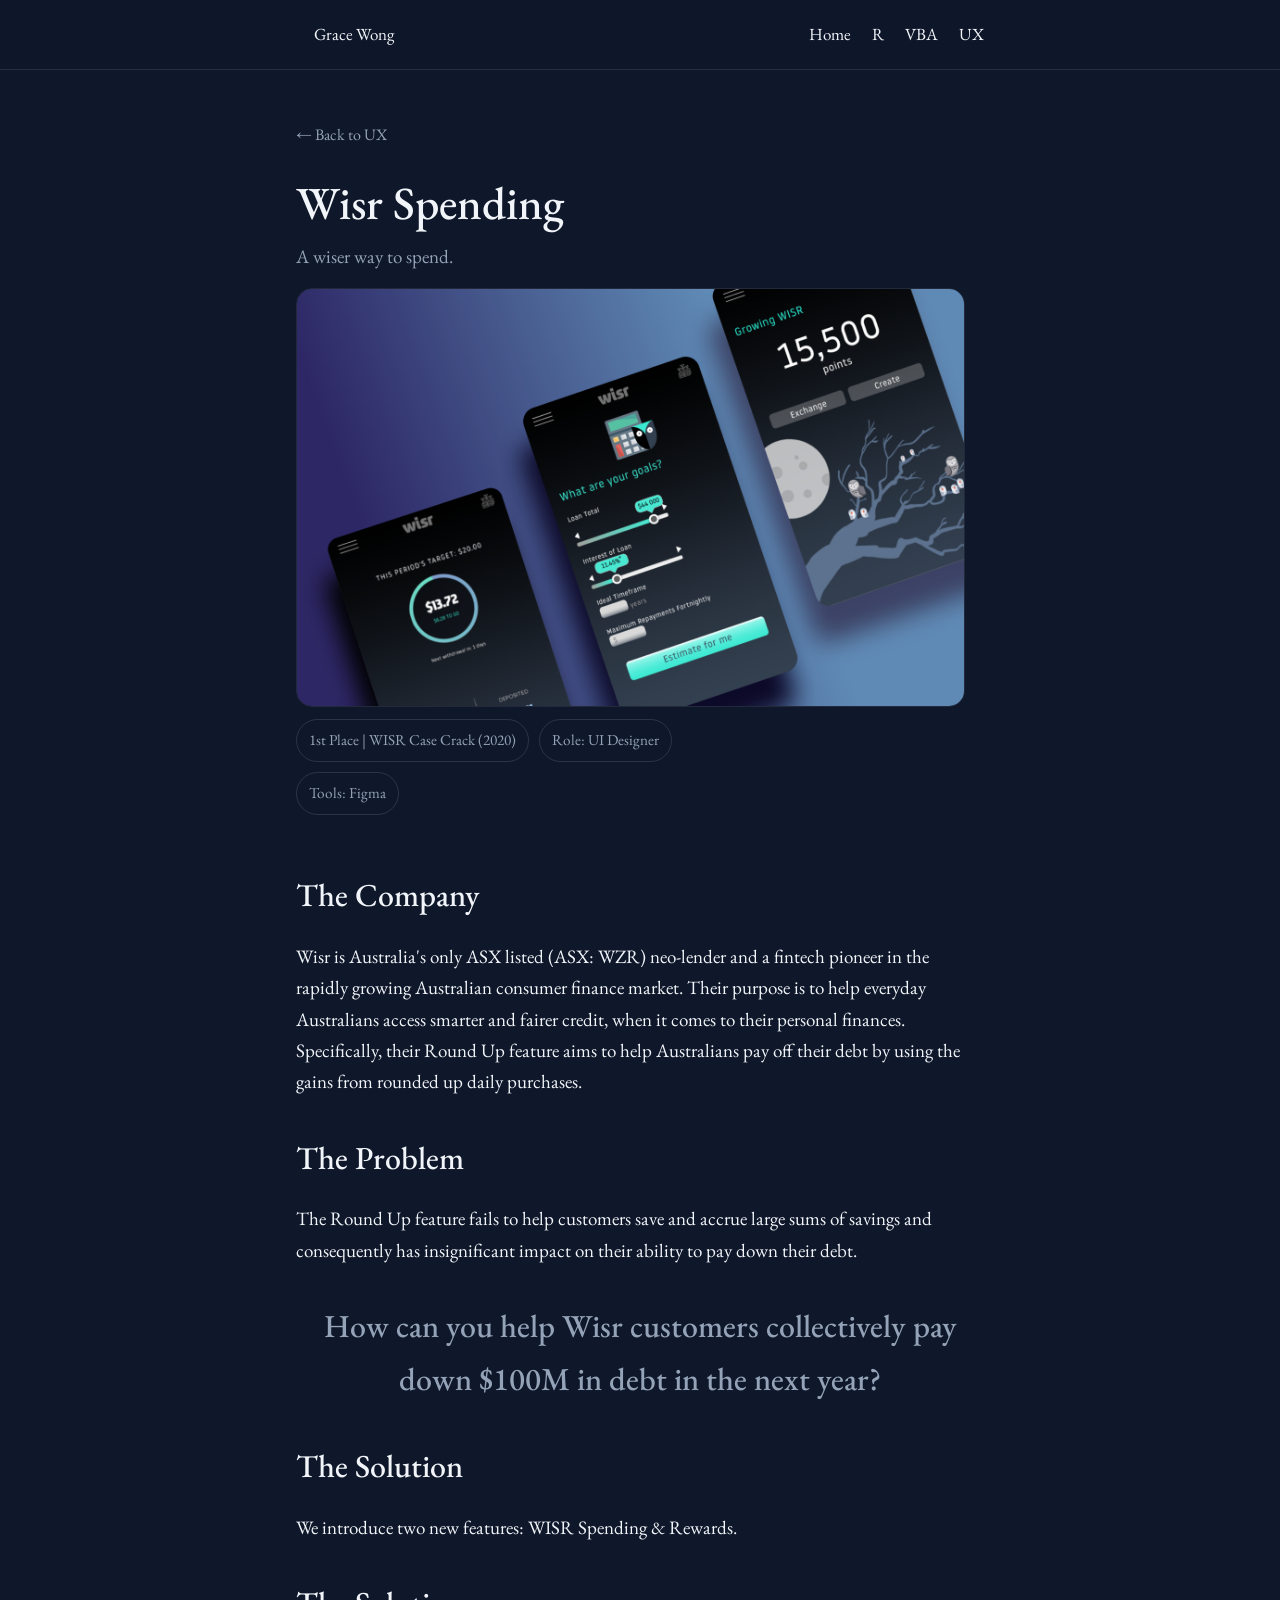
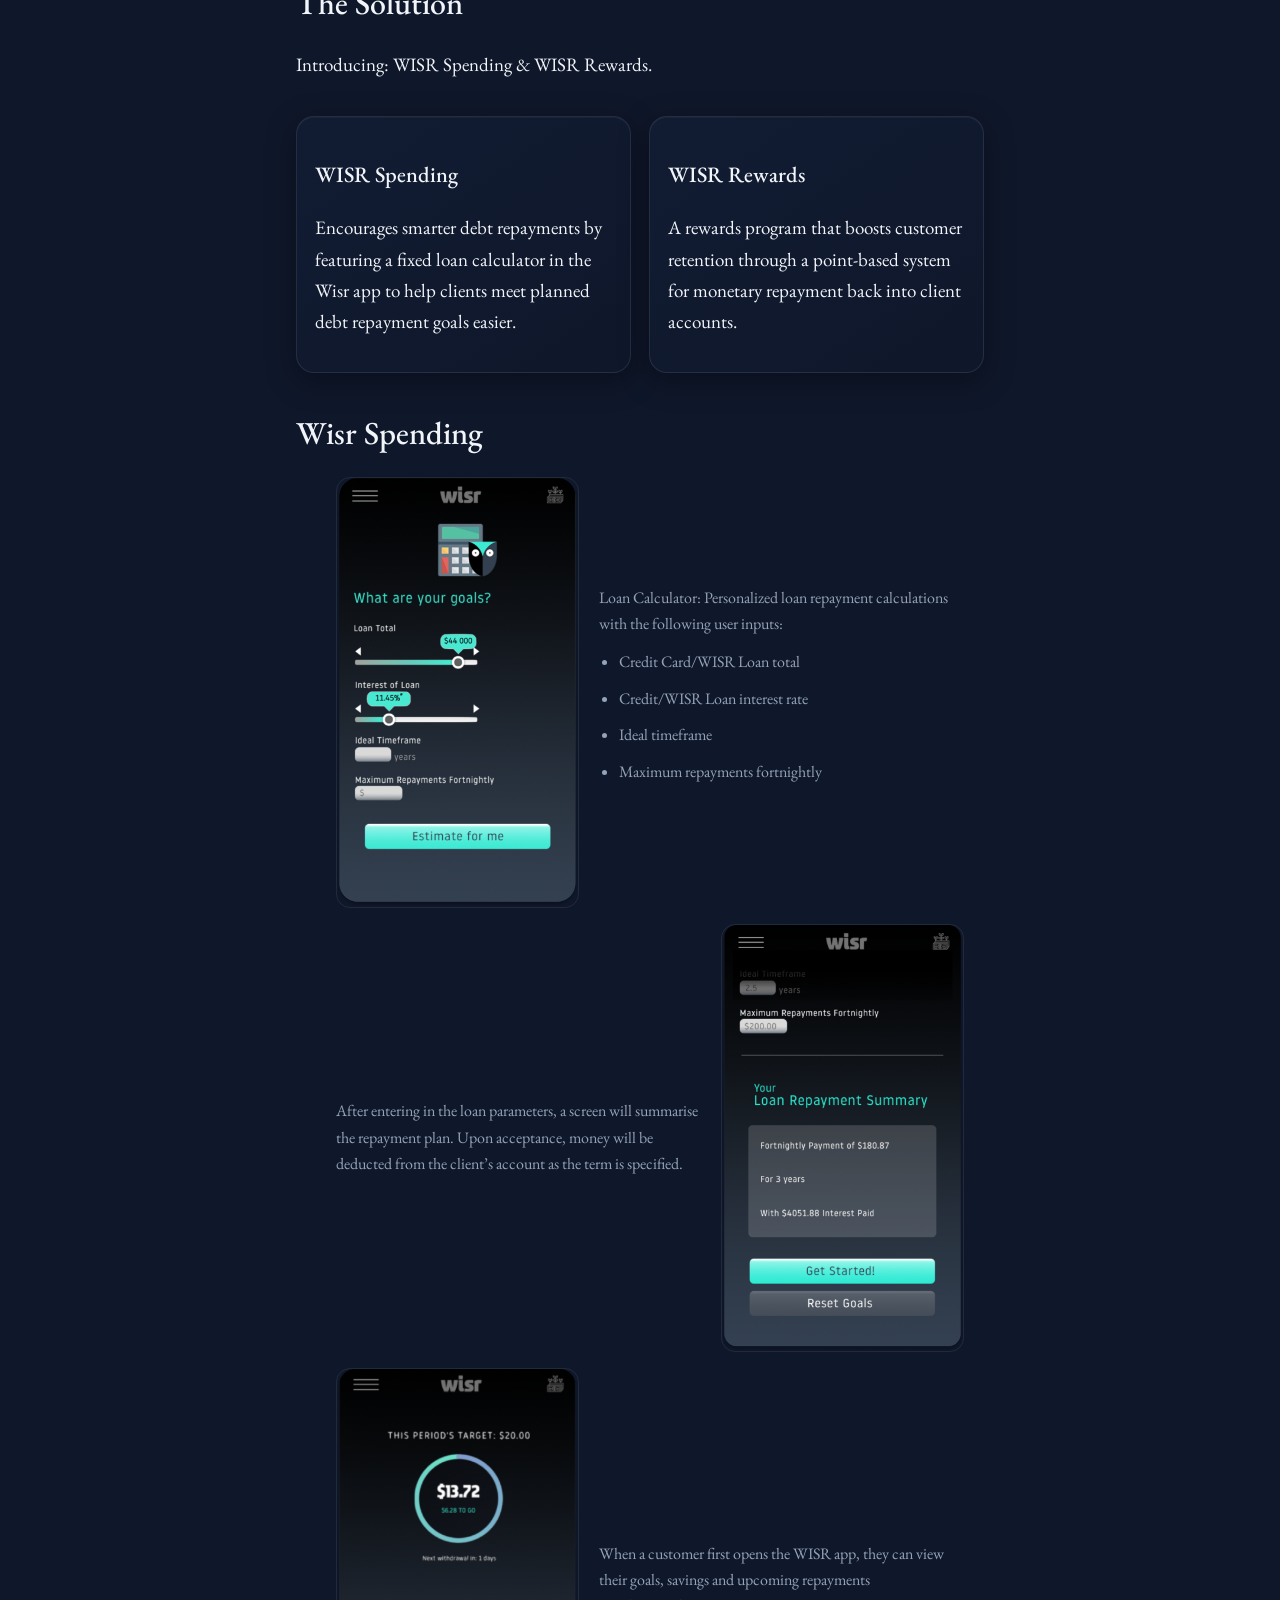
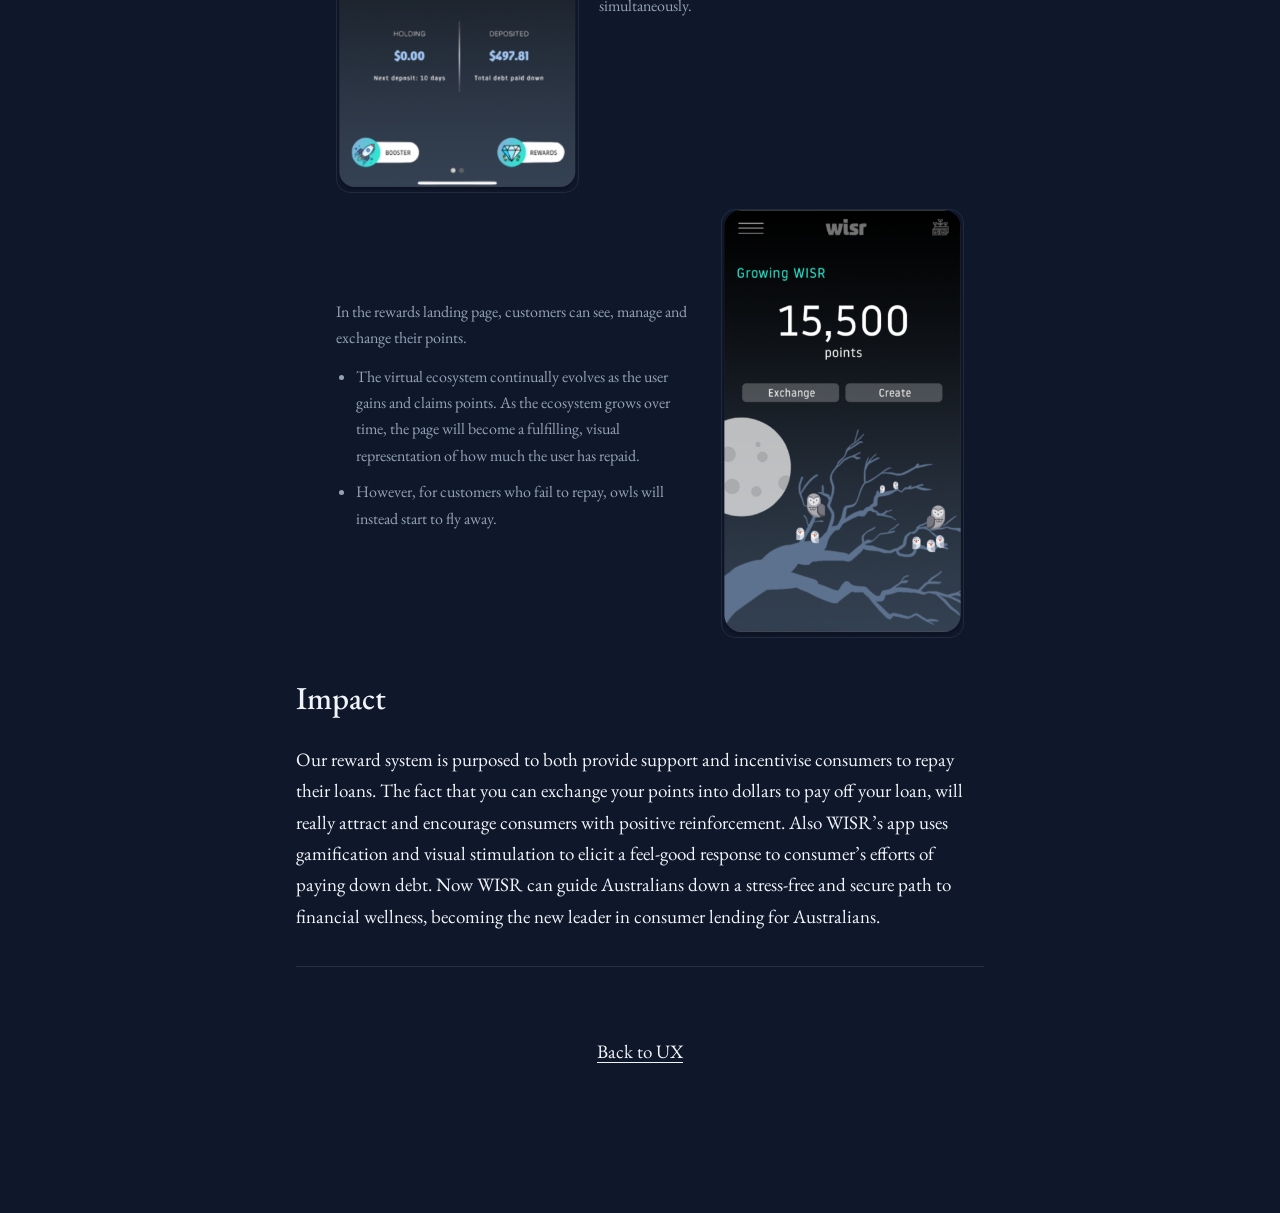
==== wisr.html @ 3723fba4 "WIP 20260313_1632" ====
<!doctype html>
<html lang="en">
  <head>
    <meta charset="UTF-8" />
    <meta name="viewport" content="width=device-width, initial-scale=1.0" />
    <title>Wisr Spending — Grace Wong</title>

    <link rel="stylesheet" href="styles.css" />
    <link rel="preconnect" href="https://fonts.googleapis.com">
    <link rel="preconnect" href="https://fonts.gstatic.com" crossorigin>
    <link href="https://fonts.googleapis.com/css2?family=EB+Garamond:wght@400;500;600&display=swap" rel="stylesheet">
  </head>

  <body>
    <!-- Reuse your existing header/nav if you have it -->
    <header class="site-header">
      <div class="nav">
        <a class="brand" href="index.html">Grace Wong</a>

        <nav class="nav-links">
          <a href="index.html#home">Home</a>
          <a href="index.html#r">R</a>
          <a href="index.html#vba">VBA</a>
          <a href="index.html#ux">UX</a>
        </nav>
      </div>
    </header>

    <main class="container case-study">
      <a class="back-link" href="index.html#ux">← Back to UX</a>

      <section class="case-hero">
        <div>
          <h1>Wisr Spending</h1>
          <p class="subtitle">
            A wiser way to spend.
          </p>
          
          <img class="hero-image" src="grac11511_pic3.png" />

          <div class="chips">
            <span class="chip">1st Place | WISR Case Crack (2020)</span>
            <span class="chip">Role: UI Designer</span>
            <span class="chip">Tools: Figma</span>
          </div>

          </div>
        </div>

      </section>

      <section class="case-section">
        <h2>The Company</h2>
        <p>
          Wisr is Australia's only ASX listed (ASX: WZR) neo-lender and a fintech pioneer in the rapidly growing Australian consumer finance market. Their purpose is to help everyday Australians access smarter and fairer credit, when it comes to their personal finances. Specifically, their Round Up feature aims to help Australians pay off their debt by using the gains from rounded up daily purchases.
        </p>
      </section>

        <h2>The Problem</h2>
        <p>
          The Round Up feature fails to help customers save and accrue large sums of savings and consequently has insignificant impact on their ability to pay down their debt. 
        </p>
      </section>

      <section class="case-section">
        <h2 class="muted-center">How can you help Wisr customers collectively pay down $100M in debt in the next year?</h2>
      </section>

        <section class="case-section">
        <h2>The Solution</h2>
        <p>
          We introduce two new features: WISR Spending & Rewards.
        </p>
      </section>

      <section class="case-section">
        <h2>The Solution</h2>
                <p>
          Introducing: WISR Spending & WISR Rewards.
        </p>
        <div class="case-grid">
          <div class="card case-card">
            <h3>WISR Spending</h3>
            <p>
                Encourages smarter debt repayments by featuring a fixed loan calculator in the Wisr app to help clients meet planned debt repayment goals easier.
            </p>
          </div>

          <div class="card case-card">
            <h3>WISR Rewards</h3>
            <p>
                A rewards program that boosts customer retention through a point-based system for monetary repayment back into client accounts.
            </p>
          </div>
        </div>
      </section>

      <section class="case-section">
        <h2>Wisr Spending</h2>

          <figure class="shot side-by-side-mob">
            <img src="grac11511_pic31.png"/>
            <figcaption>Loan Calculator: Personalized loan repayment calculations with the following user inputs:
                <ul>
                    <li> Credit Card/WISR Loan total </li>
                    <li> Credit/WISR Loan interest rate </li>
                    <li> Ideal timeframe </li>
                    <li> Maximum repayments fortnightly </li>
                </ul>
                </figcaption>
            </div>
          </figure>

        <figure class="shot side-by-side-mob">
            <figcaption>After entering in the loan parameters, a screen will summarise the repayment plan. Upon acceptance, money will be deducted from the client’s account as the term is specified. </figcaption>
            <img src="grac11511_pic32.png"/>
          </figure>

          <figure class="shot side-by-side-mob">
            <img src="grac11511_pic33.png"/>
            <figcaption>When a customer first opens the WISR app, they can view their goals, savings and upcoming repayments simultaneously.</figcaption>
            </div>
          </figure>

        <figure class="shot side-by-side-mob">
            <figcaption>In the rewards landing page, customers can see, manage and exchange their points. 
                <ul>
                    <li> The virtual ecosystem continually evolves as the user gains and claims points. As the ecosystem grows over time, the page will become a fulfilling, visual representation of how much the user has repaid. </li>
                    <li> However, for customers who fail to repay, owls will instead start to fly away. </li>
                </ul>
            </figcaption>
            <img src="grac11511_pic34.png"/>
          </figure>
      </section>

      <section class="case-section">
        <h2>Impact</h2>
        <p>
          Our reward system is purposed to both provide support and incentivise consumers to repay their loans. The fact that you can exchange your points into dollars to pay off your loan, will really attract and encourage consumers with positive reinforcement. Also WISR’s app uses gamification and visual stimulation to elicit a feel-good response to consumer’s efforts of paying down debt. Now WISR can guide Australians down a stress-free and secure path to financial wellness, becoming the new leader in consumer lending for Australians.
        </p>
      </section>

      <footer class="footer">
        <p><a href="index.html#ux">Back to UX</a></p>
      </footer>
    </main>

    <script src="script.js"></script>
  </body>
</html>
---- styles.css ----
:root {
  --bg: #0f172a;        /* deep navy */
  --bg-soft: #111c33;   /* slightly lighter navy */
  --text: #f1f5f9;      /* soft white */
  --muted: #94a3b8;     /* desaturated blue-gray */
  --rule: rgba(148, 163, 184, 0.18);
  --maxw: 720px;
}

/* Reset */
* {
  box-sizing: border-box;
}

html {
  scroll-behavior: smooth;
}

body {
  margin: 0;
  background: var(--bg);
  color: var(--text);
  font-family: "EB Garamond", Georgia, serif;
  line-height: 1.65;
  -webkit-font-smoothing: antialiased;
}

/* Links */
a {
  color: var(--text);
  text-decoration: underline;
  text-underline-offset: 4px;
  transition: opacity 0.2s ease;
}

a:hover {
  opacity: 0.75;
}

/* Header */
header {
  position: sticky;
  top: 0;
  z-index: 1000;

  border-bottom: 1px solid var(--rule);
  background: rgba(15, 23, 42, 0.95);
  backdrop-filter: blur(8px);
}

.nav {
  max-width: var(--maxw);
  margin: 0 auto;
  padding: 20px 16px;
  display: flex;
  justify-content: space-between;
  align-items: baseline;
}

.nav a {
  text-decoration: none;
  margin-left: 18px;
  font-size: 17px;
  border-bottom: 1px solid transparent;
  transition: border 0.2s ease;
}

.nav a:hover {
  border-bottom: 1px solid var(--text);
}

/* Container */
.container {
  max-width: var(--maxw);
  margin: 0 auto;
  padding: 70px 16px;
}

.profile-pic {
  width: 140px;
  height: 140px;
  border-radius: 100%;
  object-fit: cover;

  margin-bottom: 0px;

  box-shadow: 0 8px 25px rgba(0, 0, 0, 0.95);
}

/* Sections */
section {
  margin-bottom: 100px;
  /* ensure anchored headings aren't hidden by sticky header */
  scroll-margin-top: 80px;
}

/* Typography */
h1 {
  font-size: 46px;
  font-weight: 500;
  margin-bottom: 20px;
  line-height: 1.2;
}

h2 {
  font-size: 32px;
  font-weight: 500;
  margin-bottom: 18px;
}

/* special heading for muted centred text */
.muted-center {
  color: var(--muted);
  text-align: center;
}

h3 {
  font-size: 22px;
  font-weight: 500;
  margin-bottom: 10px;
}

p {
  font-size: 19px;
  margin-bottom: 16px;
}

.lead {
  font-size: 22px;
  margin-bottom: 24px;
}

.meta {
  color: var(--muted);
  font-size: 16px;
}

/* Simple content block (very subtle) */
.card {
  margin-top: 20px;
  padding: 26px 28px;
  border-radius: 18px;

  background: linear-gradient(
    145deg,
    #111c33,
    #0f172a
  );

  border: 1px solid rgba(148, 163, 184, 0.15);

  box-shadow:
    0 8px 30px rgba(0, 0, 0, 0.35),
    inset 0 1px 0 rgba(255,255,255,0.04);
}

/* Lists */
ul {
  margin-top: 12px;
  padding-left: 20px;   /* controls bullet position */
}

li {
  margin-bottom: 10px;
  color: var(--muted);
}

li::marker {
  color: var(--muted);
}

.social-icons {
  position: absolute;
  right: 633px;   /* adjust if needed */
  top: 340px;    /* adjust to align visually */
  display: flex;
  gap: 25px;
}

.social-icons img {
  width: 22px;
  height: 22px;
}

.social-icons svg {
  width: 22px;
  height: 22px;
  display: block;
  fill: currentColor; /* key */
}

.social-icons a {
  color: var(--muted);
  transition: color 0.2s ease, transform 0.2s ease;
}

.social-icons a:hover {
  color: var(--text);
  transform: translateY(-2px);
}

.project-image {
  width: 100%;
  margin: 18px 0 20px 0;

  border-radius: 5px;
  display: block;

  box-shadow: 0 12px 35px rgba(0, 0, 0, 0.75);
}

/* Footer */
footer {
  border-top: 1px solid var(--rule);
  padding: 50px 16px;
  text-align: center;
  font-size: 16px;
  color: var(--muted);
}


/* =========================
   Case study page (Kube)
========================= */

.case-study {
  padding-top: 40px;
  padding-bottom: 80px;
}

.back-link {
  display: inline-block;
  margin: 12px 0 28px;
  color: var(--muted);
  text-decoration: none;
}

.back-link:hover {
  color: var(--text);
}

.case-hero {
  display: grid;
  grid-template-columns: 1.2fr 0.8fr;
  gap: 32px;
  align-items: center;
  margin-bottom: 36px;
}

.case-hero h1 {
  margin: 0 0 10px;
}

.subtitle {
  color: var(--muted);
  line-height: 1.6;
  margin: 0 0 16px;
}

.chips {
  display: flex;
  flex-wrap: wrap;
  gap: 10px;
  margin: 12px 0 18px;
}

.chip {
  border: 1px solid rgba(255, 255, 255, 0.12);
  color: var(--muted);
  border-radius: 999px;
  padding: 8px 12px;
  font-size: 0.95rem;
}

.case-links .btn {
  display: inline-block;
  border: 1px solid rgba(255, 255, 255, 0.16);
  border-radius: 999px;
  padding: 10px 14px;
  text-decoration: none;
  color: var(--text);
  transition: transform 0.2s ease, border-color 0.2s ease;
}

.case-links .btn:hover {
  transform: translateY(-2px);
  border-color: rgba(255, 255, 255, 0.28);
}

.hero-image {
  width: 170%;
  max-width: 900px; /* allow image to appear larger */
  height: auto;
  border-radius: 16px;
  display: block;
  margin: 0 auto;
  border: 1px solid rgba(255, 255, 255, 0.08);
}

.case-section {
  margin: 34px 0;
}

.case-grid {
  display: grid;
  grid-template-columns: 1fr 1fr;
  gap: 18px;
  margin-top: 16px;
}

.case-card {
  padding: 18px 18px;
}

.gallery {
  display: grid;
  grid-template-columns: 1fr 1fr;
  gap: 18px;
  margin-top: 16px;
}

.side-by-side {
  display: flex;
  gap: 20px;
  align-items: center;
}

.side-by-side img {
  width: 66%;
  height: auto;
  border-radius: 14px;
  display: block;
  border: 1px solid rgba(255, 255, 255, 0.08);
  flex: 0 0 5%;
}

.side-by-side figcaption {
  flex: 0 0 35%;
  color: var(--muted);
}

.side-by-side-mob {
  display: flex;
  gap: 20px;
  align-items: center;
}

.side-by-side-mob img {
  width: 40%;
  height: auto;
  border-radius: 14px;
  display: block;
  border: 1px solid rgba(255, 255, 255, 0.08);
  flex: 0 0 5%;
}

.side-by-side-mob figcaption {
  flex: 0 0 60%;
  color: var(--muted);
}

/* Mobile */
@media (max-width: 900px) {
  .case-hero {
    grid-template-columns: 1fr;
  }

  .case-grid {
    grid-template-columns: 1fr;
  }

  .gallery {
    grid-template-columns: 1fr;
  }
}
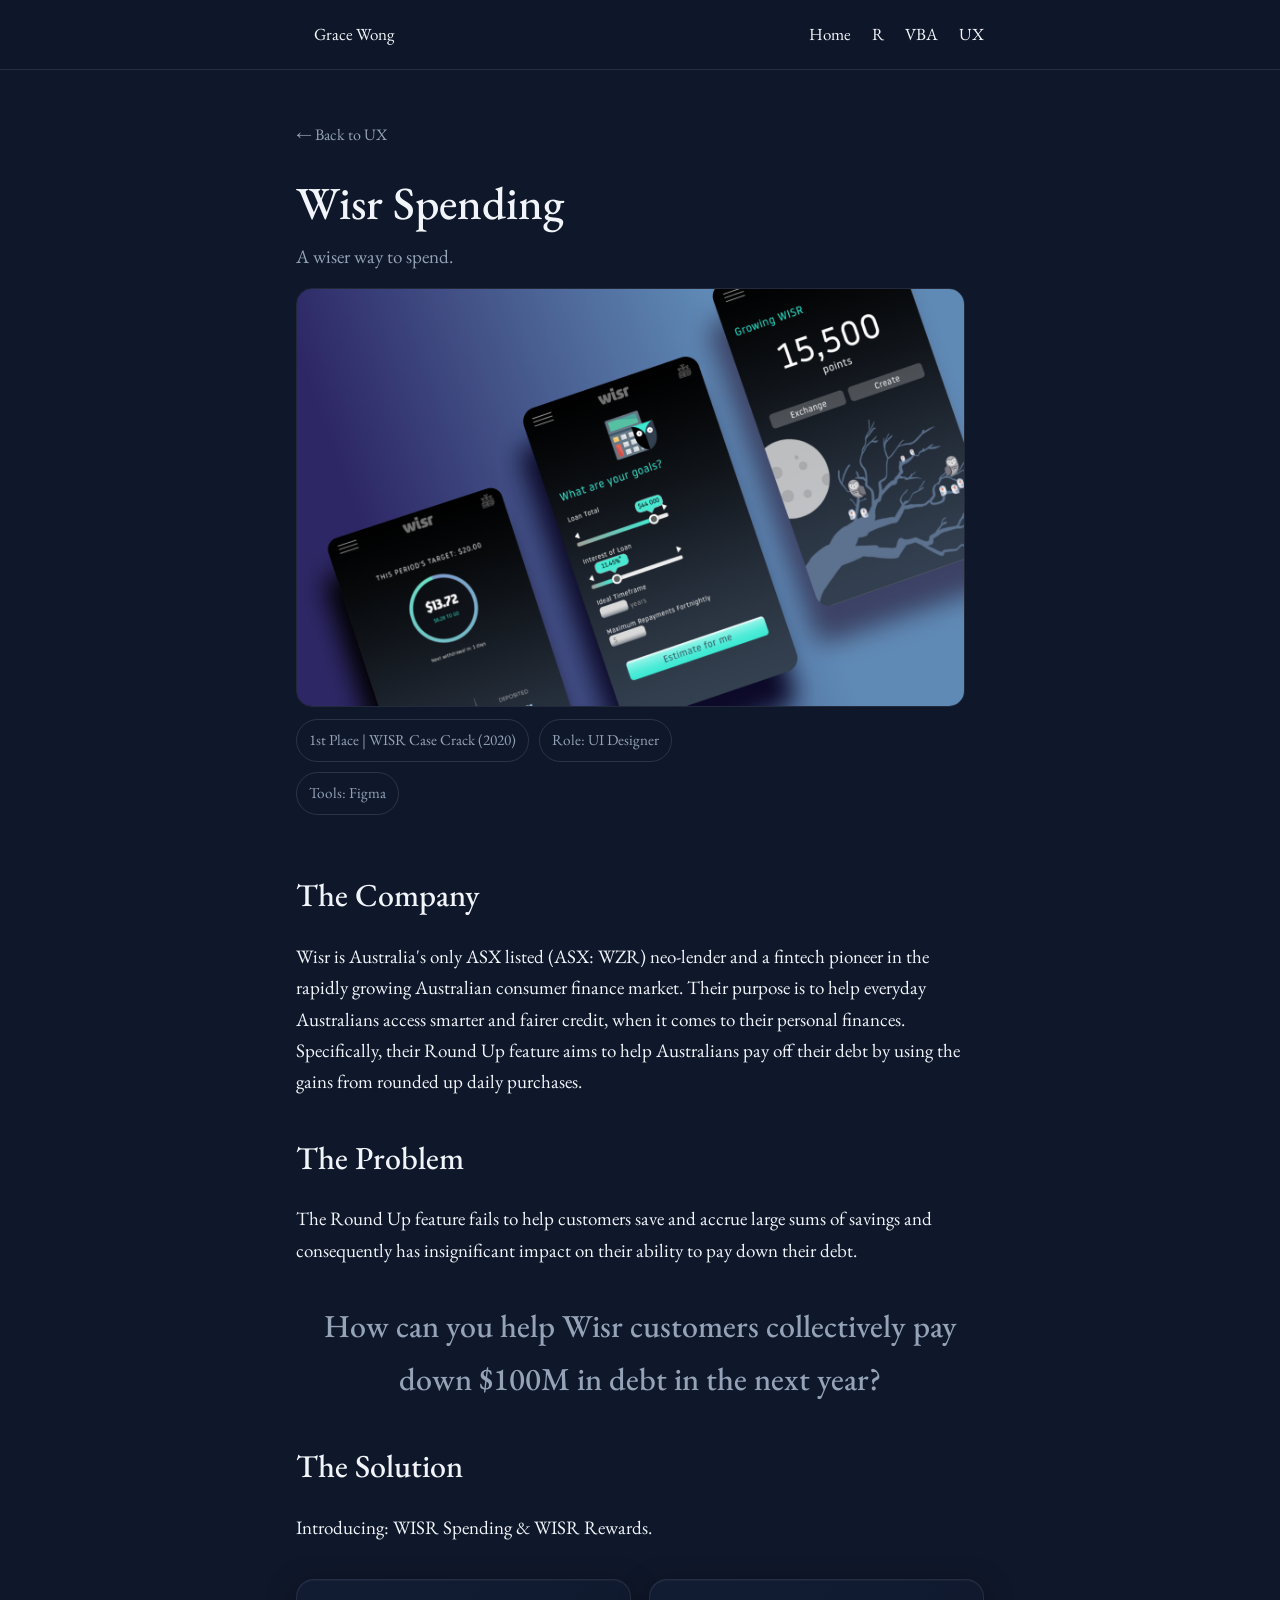
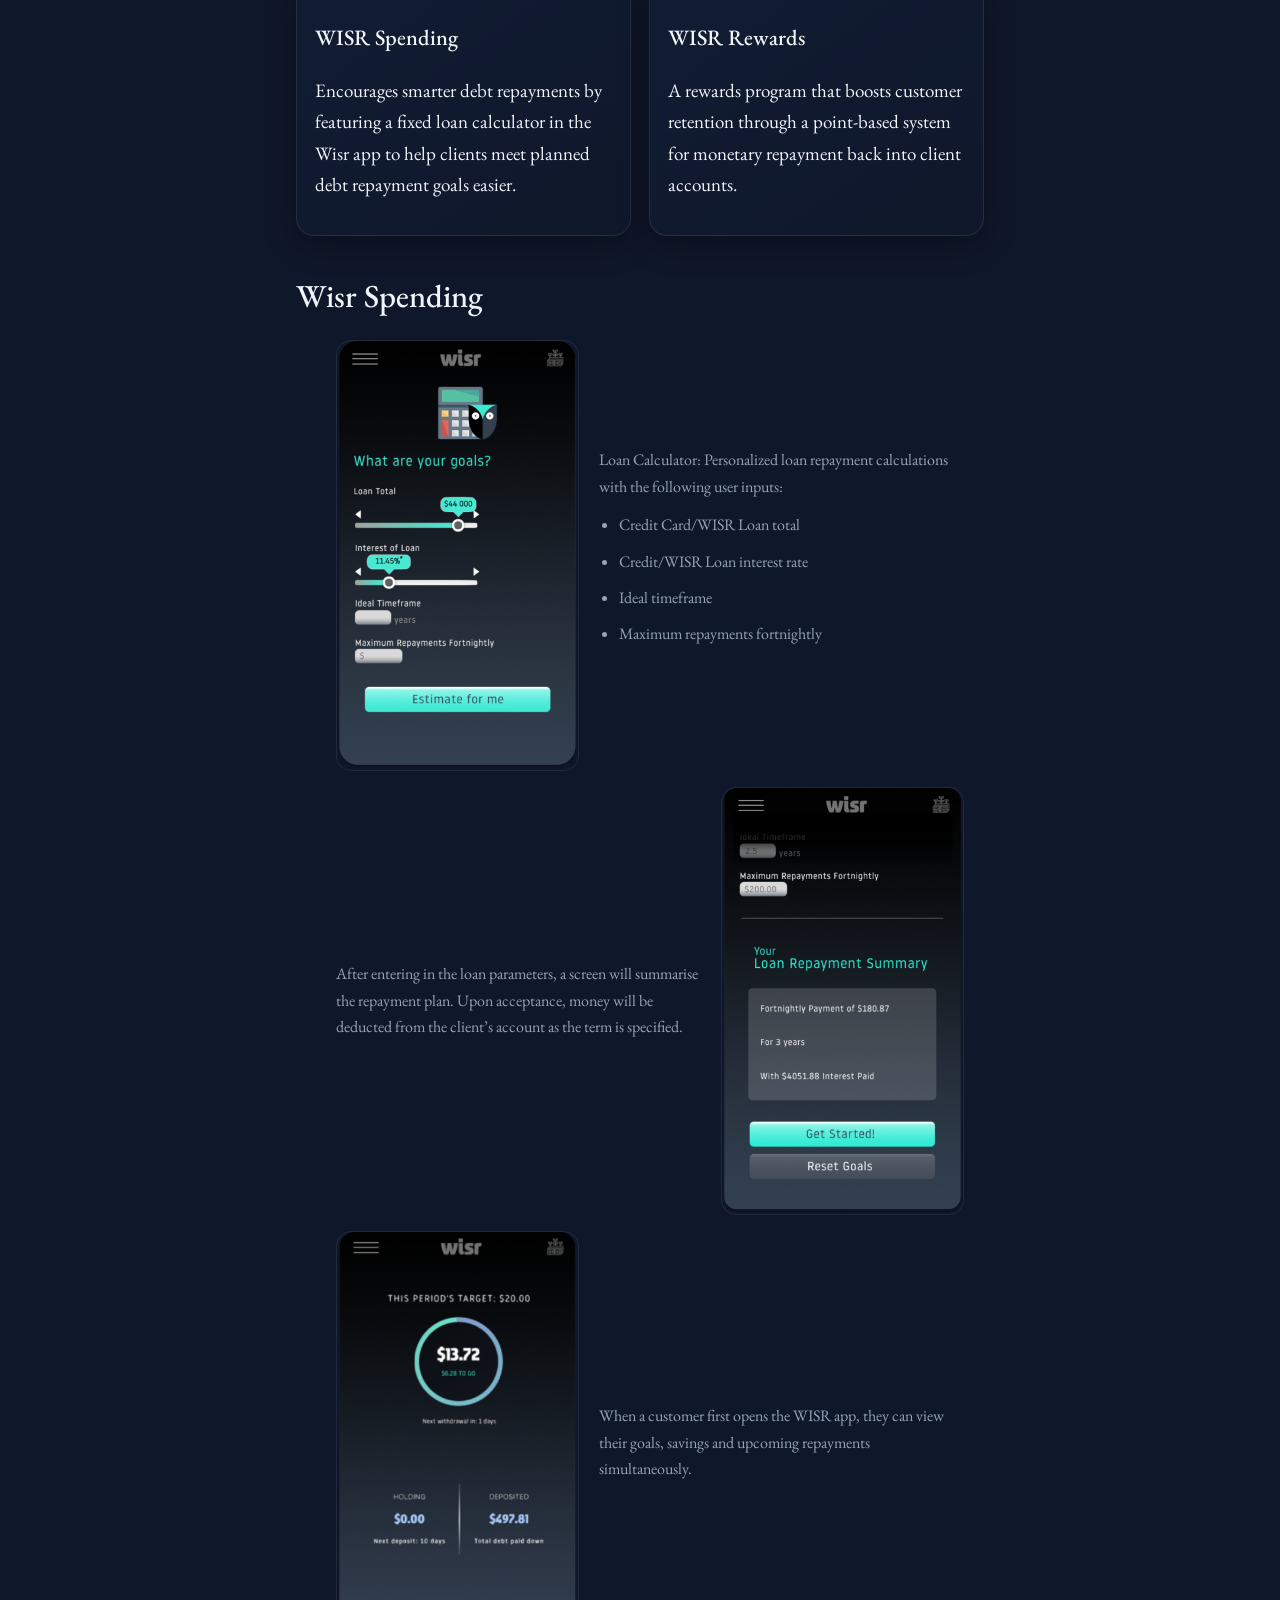
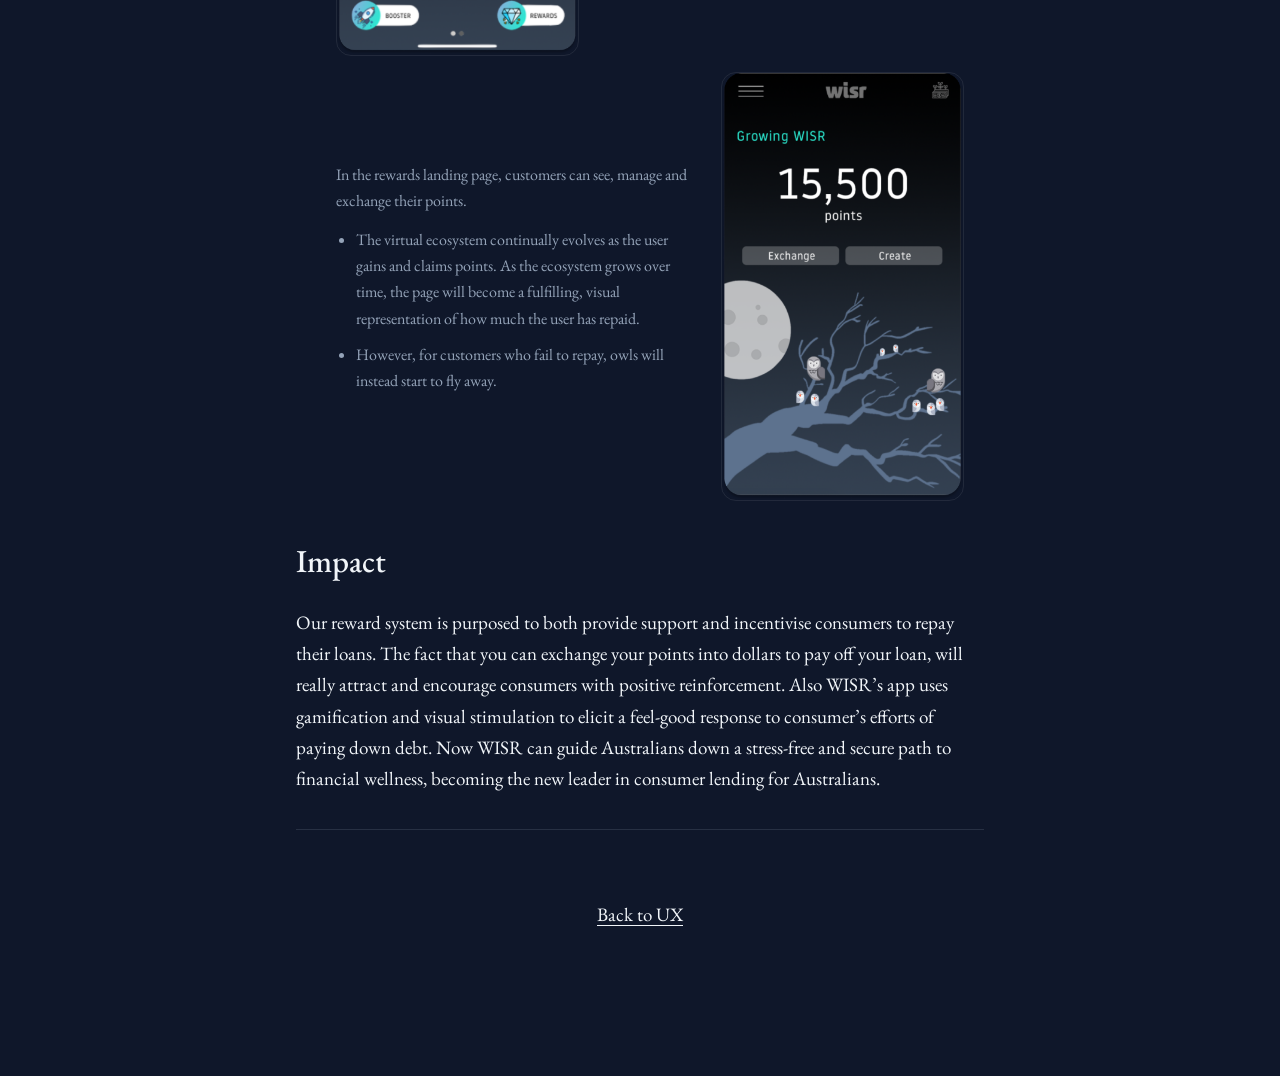
==== commit f5929bf9: "WIP 20260313_1916" ====
--- a/wisr.html
+++ b/wisr.html
@@ -64,13 +64,6 @@
 
       <section class="case-section">
         <h2 class="muted-center">How can you help Wisr customers collectively pay down $100M in debt in the next year?</h2>
-      </section>
-
-        <section class="case-section">
-        <h2>The Solution</h2>
-        <p>
-          We introduce two new features: WISR Spending & Rewards.
-        </p>
       </section>
 
       <section class="case-section">
--- a/styles.css
+++ b/styles.css
@@ -348,7 +348,7 @@
 .side-by-side-mob img {
   width: 40%;
   height: auto;
-  border-radius: 14px;
+  border-radius: 15px;
   display: block;
   border: 1px solid rgba(255, 255, 255, 0.08);
   flex: 0 0 5%;
